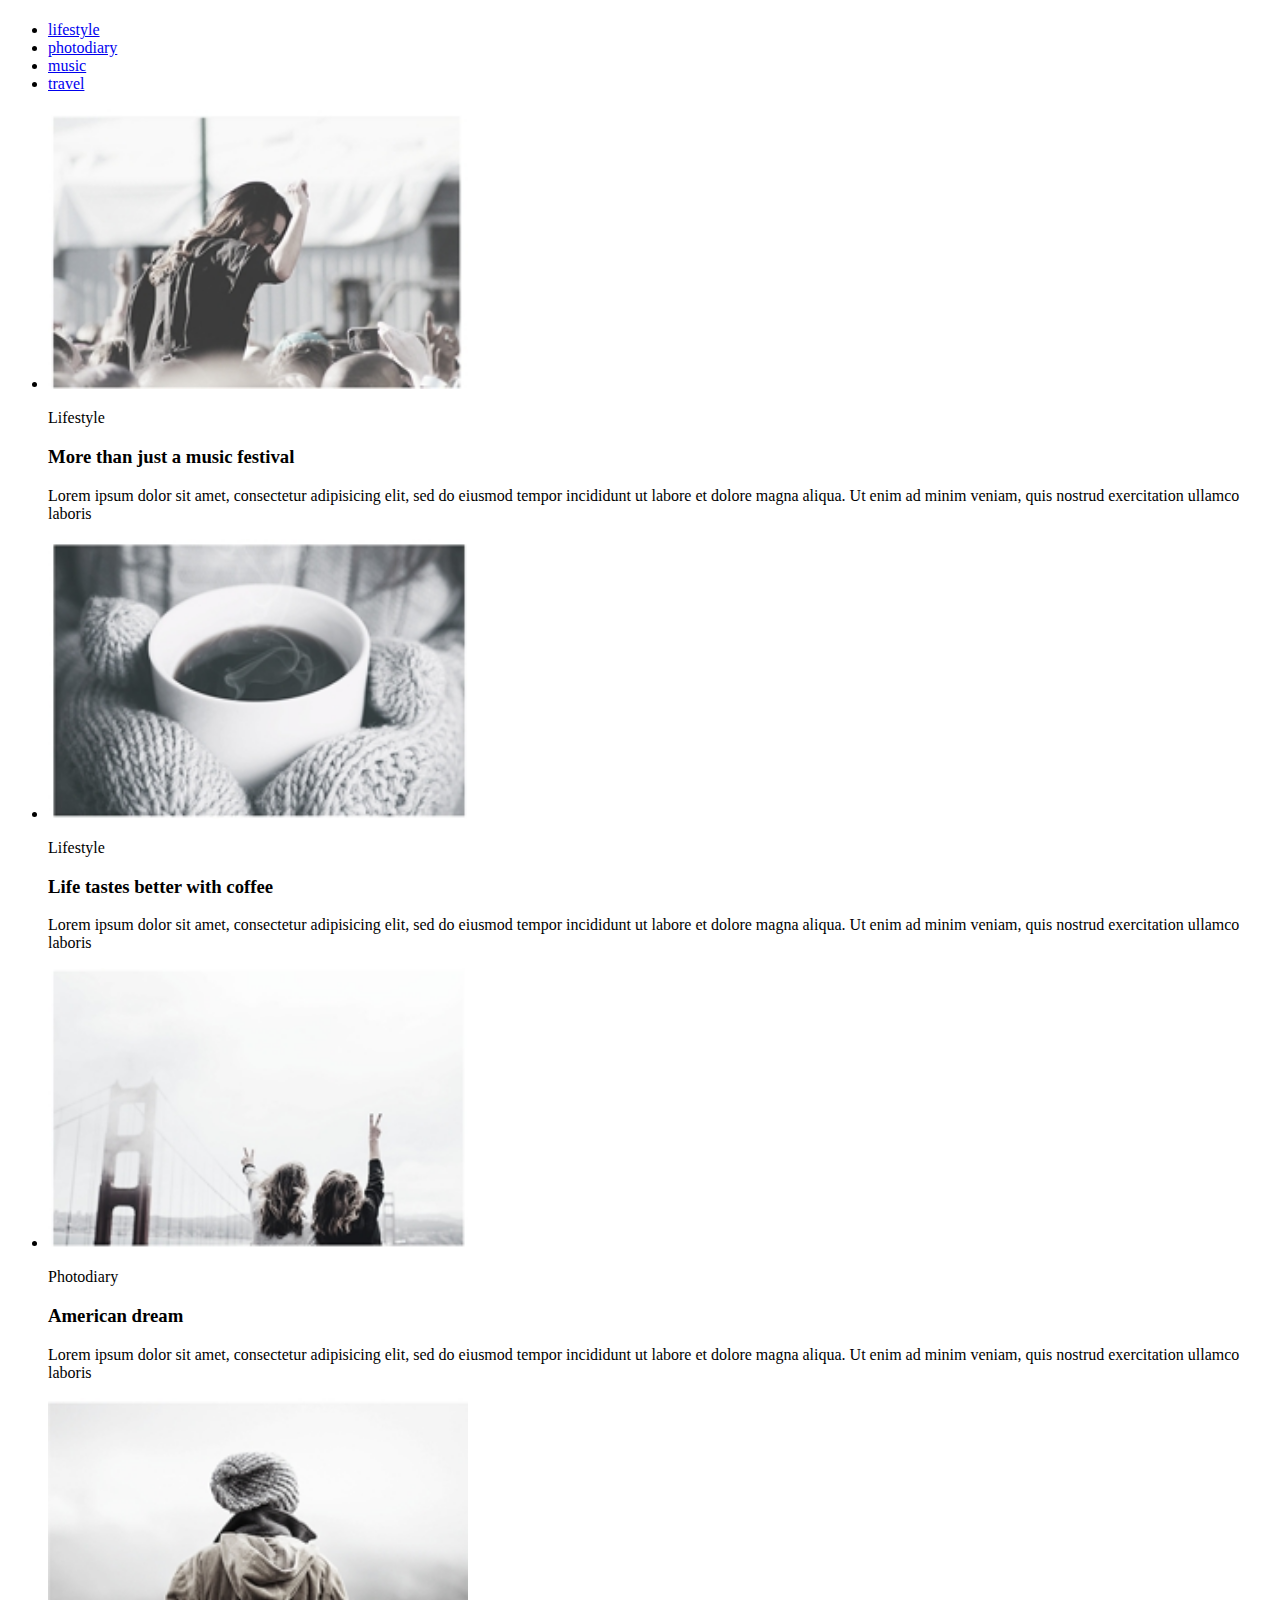
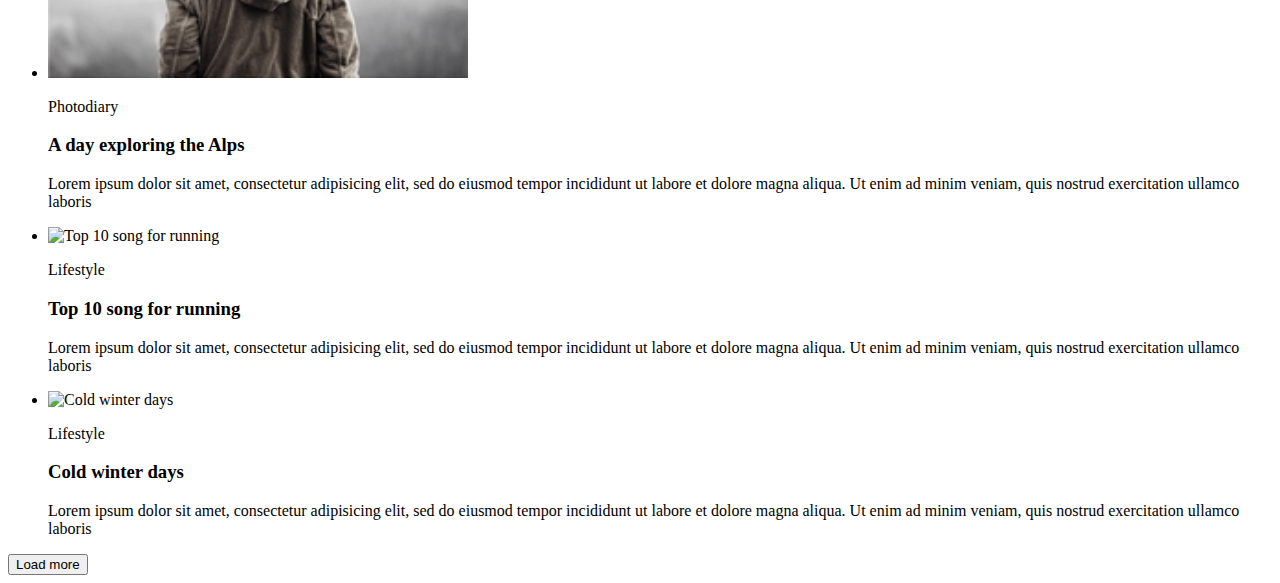
==== hw3/index.html @ f4f856fb "add hw3/html" ====
<!DOCTYPE html>
<html lang="en">

<head>
  <meta charset="UTF-8">
  <meta http-equiv="X-UA-Compatible" content="IE=edge">
  <meta name="viewport" content="width=device-width, initial-scale=1.0">
  <link rel="stylesheet" href="css/normalize.css">
  <link rel="preconnect" href="https://fonts.googleapis.com">
  <link rel="preconnect" href="https://fonts.gstatic.com" crossorigin>
  <link href="https://fonts.googleapis.com/css2?family=Playfair+Display&display=swap" rel="stylesheet">
  <link rel="stylesheet" href="css/styles.css">
  <title> Модуль 3. Дополнительное задание</title>

</head>

<body>
  <h1></h1>

  <header class="main-header">
    <nav class="header-nav">
      <ul class="header-nav-menu">
        <li class="header-nav-menu-item">
          <a href="#lifestyle">lifestyle</a>
        </li>
        <li class="header-nav-menu-item">
          <a href="#photodiary">photodiary</a>
        </li>
        <li class="header-nav-menu-item">
          <a href="#music">music</a>
        </li>
        <li class="header-nav-menu-item">
          <a href="#travel">travel</a>
        </li>
      </ul>
    </nav>
  </header>

  <section class="main-section">

    <ul class="section-item">
      <li class="Lifestyle-list">
        <img class="Lifestyle-wrapper" src="img/1.jpg" alt="More than just a music festival" width="420" height="280">
        <p>Lifestyle</p>
        <h3>More than just a music festival</h3>
        <p>Lorem ipsum dolor sit amet, consectetur adipisicing elit, sed do eiusmod tempor incididunt ut labore et
          dolore magna
          aliqua. Ut enim ad minim veniam, quis nostrud exercitation ullamco laboris
        </p>
      </li>
      <li class="Lifestyle-list">
        <img class="Lifestyle-wrapper" src="img/2.jpg" alt="Life tastes better with coffee" width="420" height="280">
        <p>Lifestyle</p>
        <h3>Life tastes better with coffee</h3>
        <p>Lorem ipsum dolor sit amet, consectetur adipisicing elit, sed do eiusmod tempor incididunt ut labore et
          dolore magna
          aliqua. Ut enim ad minim veniam, quis nostrud exercitation ullamco laboris
        </p>
      </li>
      <li class="photodiary-list">
        <img class="photodiary-wrapper" src="img/3.jpg" alt="American dream" width="420" height="280">
        <p>Photodiary</p>
        <h3>American dream</h3>
        <p>Lorem ipsum dolor sit amet, consectetur adipisicing elit, sed do eiusmod tempor incididunt ut labore et
          dolore magna
          aliqua. Ut enim ad minim veniam, quis nostrud exercitation ullamco laboris
        </p>
      </li>
      <li class="photodiary-list">
        <img class="photodiary-wrapper" src="img/4.jpg" alt="A day exploring the Alps" width="420" height="280">
        <p>Photodiary</p>
        <h3>A day exploring the Alps</h3>
        <p>Lorem ipsum dolor sit amet, consectetur adipisicing elit, sed do eiusmod tempor incididunt ut labore et
          dolore magna
          aliqua. Ut enim ad minim veniam, quis nostrud exercitation ullamco laboris
        </p>
      </li>
      <li class="Lifestyle-list">
        <img class="Lifestyle-wrapper" src="img/5.jpg" alt="Top 10 song for running" width="420" height="280">
        <p>Lifestyle</p>
        <h3>Top 10 song for running</h3>
        <p>Lorem ipsum dolor sit amet, consectetur adipisicing elit, sed do eiusmod tempor incididunt ut labore et
          dolore magna
          aliqua. Ut enim ad minim veniam, quis nostrud exercitation ullamco laboris
        </p>
      </li>
      <li class="Lifestyle-list">
        <img class="Lifestyle-wrapper" src="img/6.jpg" alt="Cold winter days" width="420" height="280">
        <p>Lifestyle</p>
        <h3>Cold winter days</h3>
        <p>Lorem ipsum dolor sit amet, consectetur adipisicing elit, sed do eiusmod tempor incididunt ut labore et
          dolore magna
          aliqua. Ut enim ad minim veniam, quis nostrud exercitation ullamco laboris
        </p>
      </li>
    </ul>

  </section>

  <button type="submit">Load more</button>


</body>

</html>
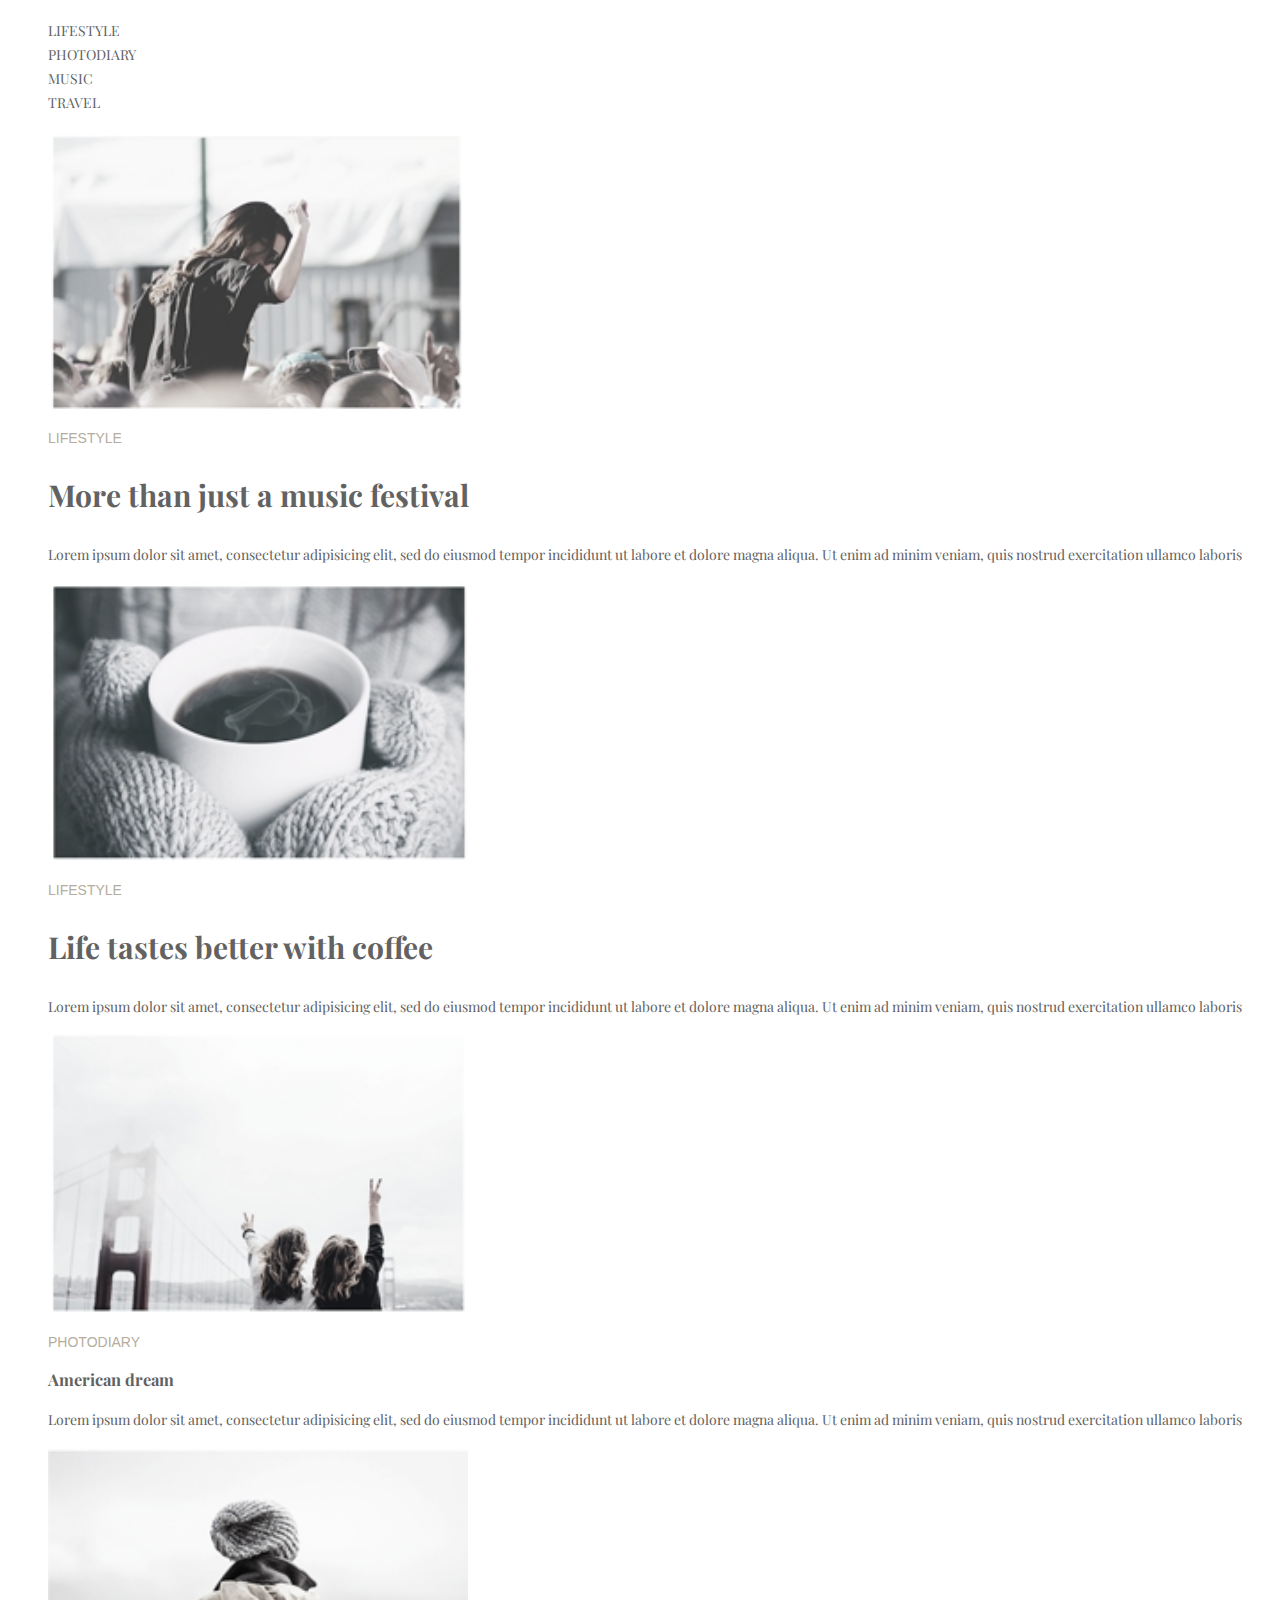
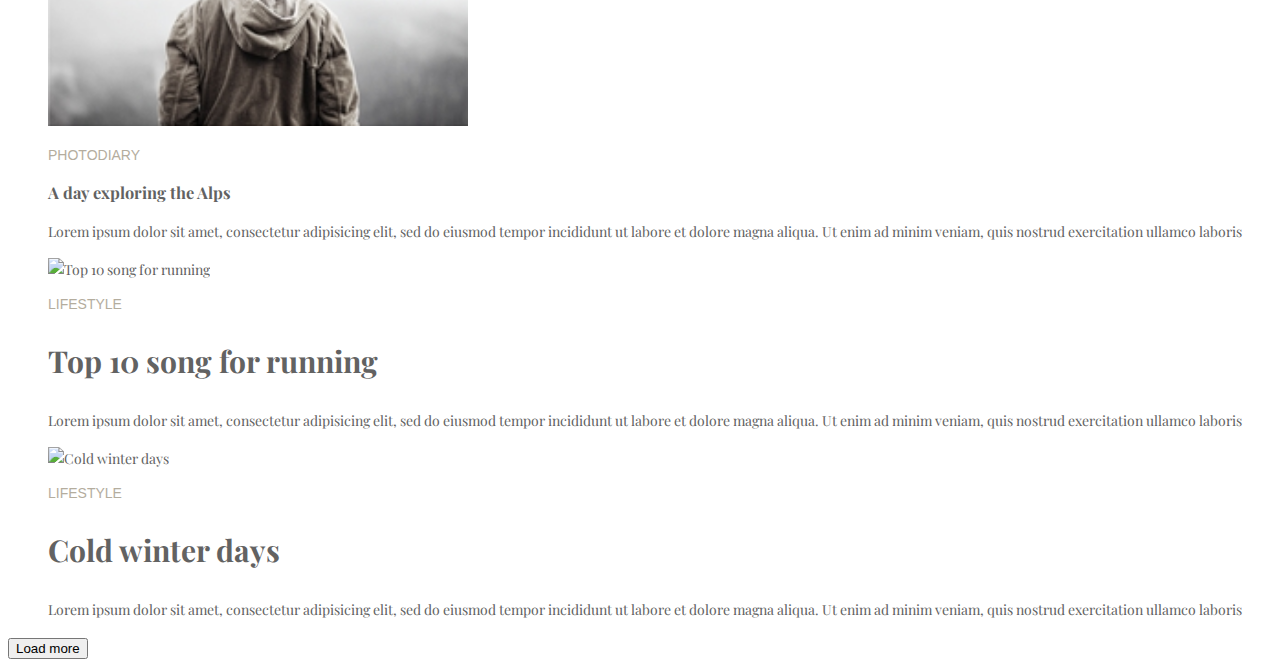
==== commit d067ac4d: "add hw3/css" ====
--- a/hw3/index.html
+++ b/hw3/index.html
@@ -9,6 +9,9 @@
   <link rel="preconnect" href="https://fonts.googleapis.com">
   <link rel="preconnect" href="https://fonts.gstatic.com" crossorigin>
   <link href="https://fonts.googleapis.com/css2?family=Playfair+Display&display=swap" rel="stylesheet">
+  <link rel="preconnect" href="https://fonts.googleapis.com">
+  <link rel="preconnect" href="https://fonts.gstatic.com" crossorigin>
+  <link href="https://fonts.googleapis.com/css2?family=Ubuntu+Condensed&display=swap" rel="stylesheet">
   <link rel="stylesheet" href="css/styles.css">
   <title> Модуль 3. Дополнительное задание</title>
 
@@ -36,69 +39,72 @@
     </nav>
   </header>
 
-  <section class="main-section">
+  <main>
 
-    <ul class="section-item">
-      <li class="Lifestyle-list">
-        <img class="Lifestyle-wrapper" src="img/1.jpg" alt="More than just a music festival" width="420" height="280">
-        <p>Lifestyle</p>
-        <h3>More than just a music festival</h3>
-        <p>Lorem ipsum dolor sit amet, consectetur adipisicing elit, sed do eiusmod tempor incididunt ut labore et
-          dolore magna
-          aliqua. Ut enim ad minim veniam, quis nostrud exercitation ullamco laboris
-        </p>
-      </li>
-      <li class="Lifestyle-list">
-        <img class="Lifestyle-wrapper" src="img/2.jpg" alt="Life tastes better with coffee" width="420" height="280">
-        <p>Lifestyle</p>
-        <h3>Life tastes better with coffee</h3>
-        <p>Lorem ipsum dolor sit amet, consectetur adipisicing elit, sed do eiusmod tempor incididunt ut labore et
-          dolore magna
-          aliqua. Ut enim ad minim veniam, quis nostrud exercitation ullamco laboris
-        </p>
-      </li>
-      <li class="photodiary-list">
-        <img class="photodiary-wrapper" src="img/3.jpg" alt="American dream" width="420" height="280">
-        <p>Photodiary</p>
-        <h3>American dream</h3>
-        <p>Lorem ipsum dolor sit amet, consectetur adipisicing elit, sed do eiusmod tempor incididunt ut labore et
-          dolore magna
-          aliqua. Ut enim ad minim veniam, quis nostrud exercitation ullamco laboris
-        </p>
-      </li>
-      <li class="photodiary-list">
-        <img class="photodiary-wrapper" src="img/4.jpg" alt="A day exploring the Alps" width="420" height="280">
-        <p>Photodiary</p>
-        <h3>A day exploring the Alps</h3>
-        <p>Lorem ipsum dolor sit amet, consectetur adipisicing elit, sed do eiusmod tempor incididunt ut labore et
-          dolore magna
-          aliqua. Ut enim ad minim veniam, quis nostrud exercitation ullamco laboris
-        </p>
-      </li>
-      <li class="Lifestyle-list">
-        <img class="Lifestyle-wrapper" src="img/5.jpg" alt="Top 10 song for running" width="420" height="280">
-        <p>Lifestyle</p>
-        <h3>Top 10 song for running</h3>
-        <p>Lorem ipsum dolor sit amet, consectetur adipisicing elit, sed do eiusmod tempor incididunt ut labore et
-          dolore magna
-          aliqua. Ut enim ad minim veniam, quis nostrud exercitation ullamco laboris
-        </p>
-      </li>
-      <li class="Lifestyle-list">
-        <img class="Lifestyle-wrapper" src="img/6.jpg" alt="Cold winter days" width="420" height="280">
-        <p>Lifestyle</p>
-        <h3>Cold winter days</h3>
-        <p>Lorem ipsum dolor sit amet, consectetur adipisicing elit, sed do eiusmod tempor incididunt ut labore et
-          dolore magna
-          aliqua. Ut enim ad minim veniam, quis nostrud exercitation ullamco laboris
-        </p>
-      </li>
-    </ul>
+    <section class="main-section">
 
-  </section>
+      <ul class="section-item">
+        <li class="lifestyle-list">
+          <img class="lifestyle-wrapper" src="img/1.jpg" alt="More than just a music festival" width="420" height="280">
+          <p class="logo">Lifestyle</p>
+          <h3>More than just a music festival</h3>
+          <p>Lorem ipsum dolor sit amet, consectetur adipisicing elit, sed do eiusmod tempor incididunt ut labore et
+            dolore magna
+            aliqua. Ut enim ad minim veniam, quis nostrud exercitation ullamco laboris
+          </p>
+        </li>
+        <li class="lifestyle-list">
+          <img class="lifestyle-wrapper" src="img/2.jpg" alt="Life tastes better with coffee" width="420" height="280">
+          <p class="logo">Lifestyle</p>
+          <h3>Life tastes better with coffee</h3>
+          <p>Lorem ipsum dolor sit amet, consectetur adipisicing elit, sed do eiusmod tempor incididunt ut labore et
+            dolore magna
+            aliqua. Ut enim ad minim veniam, quis nostrud exercitation ullamco laboris
+          </p>
+        </li>
+        <li class="photodiary-list">
+          <img class="photodiary-wrapper" src="img/3.jpg" alt="American dream" width="420" height="280">
+          <p class="logo">Photodiary</p>
+          <h3>American dream</h3>
+          <p>Lorem ipsum dolor sit amet, consectetur adipisicing elit, sed do eiusmod tempor incididunt ut labore et
+            dolore magna
+            aliqua. Ut enim ad minim veniam, quis nostrud exercitation ullamco laboris
+          </p>
+        </li>
+        <li class="photodiary-list">
+          <img class="photodiary-wrapper" src="img/4.jpg" alt="A day exploring the Alps" width="420" height="280">
+          <p class="logo">Photodiary</p>
+          <h3>A day exploring the Alps</h3>
+          <p>Lorem ipsum dolor sit amet, consectetur adipisicing elit, sed do eiusmod tempor incididunt ut labore et
+            dolore magna
+            aliqua. Ut enim ad minim veniam, quis nostrud exercitation ullamco laboris
+          </p>
+        </li>
+        <li class="lifestyle-list">
+          <img class="lifestyle-wrapper" src="img/5.jpg" alt="Top 10 song for running" width="420" height="280">
+          <p class="logo">Lifestyle</p>
+          <h3>Top 10 song for running</h3>
+          <p>Lorem ipsum dolor sit amet, consectetur adipisicing elit, sed do eiusmod tempor incididunt ut labore et
+            dolore magna
+            aliqua. Ut enim ad minim veniam, quis nostrud exercitation ullamco laboris
+          </p>
+        </li>
+        <li class="lifestyle-list">
+          <img class="lifestyle-wrapper" src="img/6.jpg" alt="Cold winter days" width="420" height="280">
+          <p class="logo">Lifestyle</p>
+          <h3>Cold winter days</h3>
+          <p>Lorem ipsum dolor sit amet, consectetur adipisicing elit, sed do eiusmod tempor incididunt ut labore et
+            dolore magna
+            aliqua. Ut enim ad minim veniam, quis nostrud exercitation ullamco laboris
+          </p>
+        </li>
+      </ul>
 
-  <button type="submit">Load more</button>
+    </section>
 
+    <button type="submit">Load more</button>
+
+  </main>
 
 </body>
 
--- a/hw3/css/styles.css
+++ b/hw3/css/styles.css
@@ -0,0 +1,36 @@
+body {
+  font-family: 'Playfair Display',
+  sans-serif;
+  color: #626262;
+  font-size: 14px;
+  line-height: 24px;
+}
+
+.header-nav-menu {
+list-style: none;
+}
+
+.header-nav-menu a {
+  color: #626262;
+  text-transform: uppercase;
+  text-decoration: none;
+}
+
+.section-item {
+  list-style: none;
+}
+
+.lifestyle-list p.logo,
+.photodiary-list p.logo {
+font-family: 'Ubuntu Condensed',
+sans-serif;
+color: #b4ad9e;
+text-transform: uppercase;
+font-size: 14px;
+line-height: 17px;
+}
+
+.lifestyle-list h3 {
+font-size: 30px;
+line-height: 36px;
+}
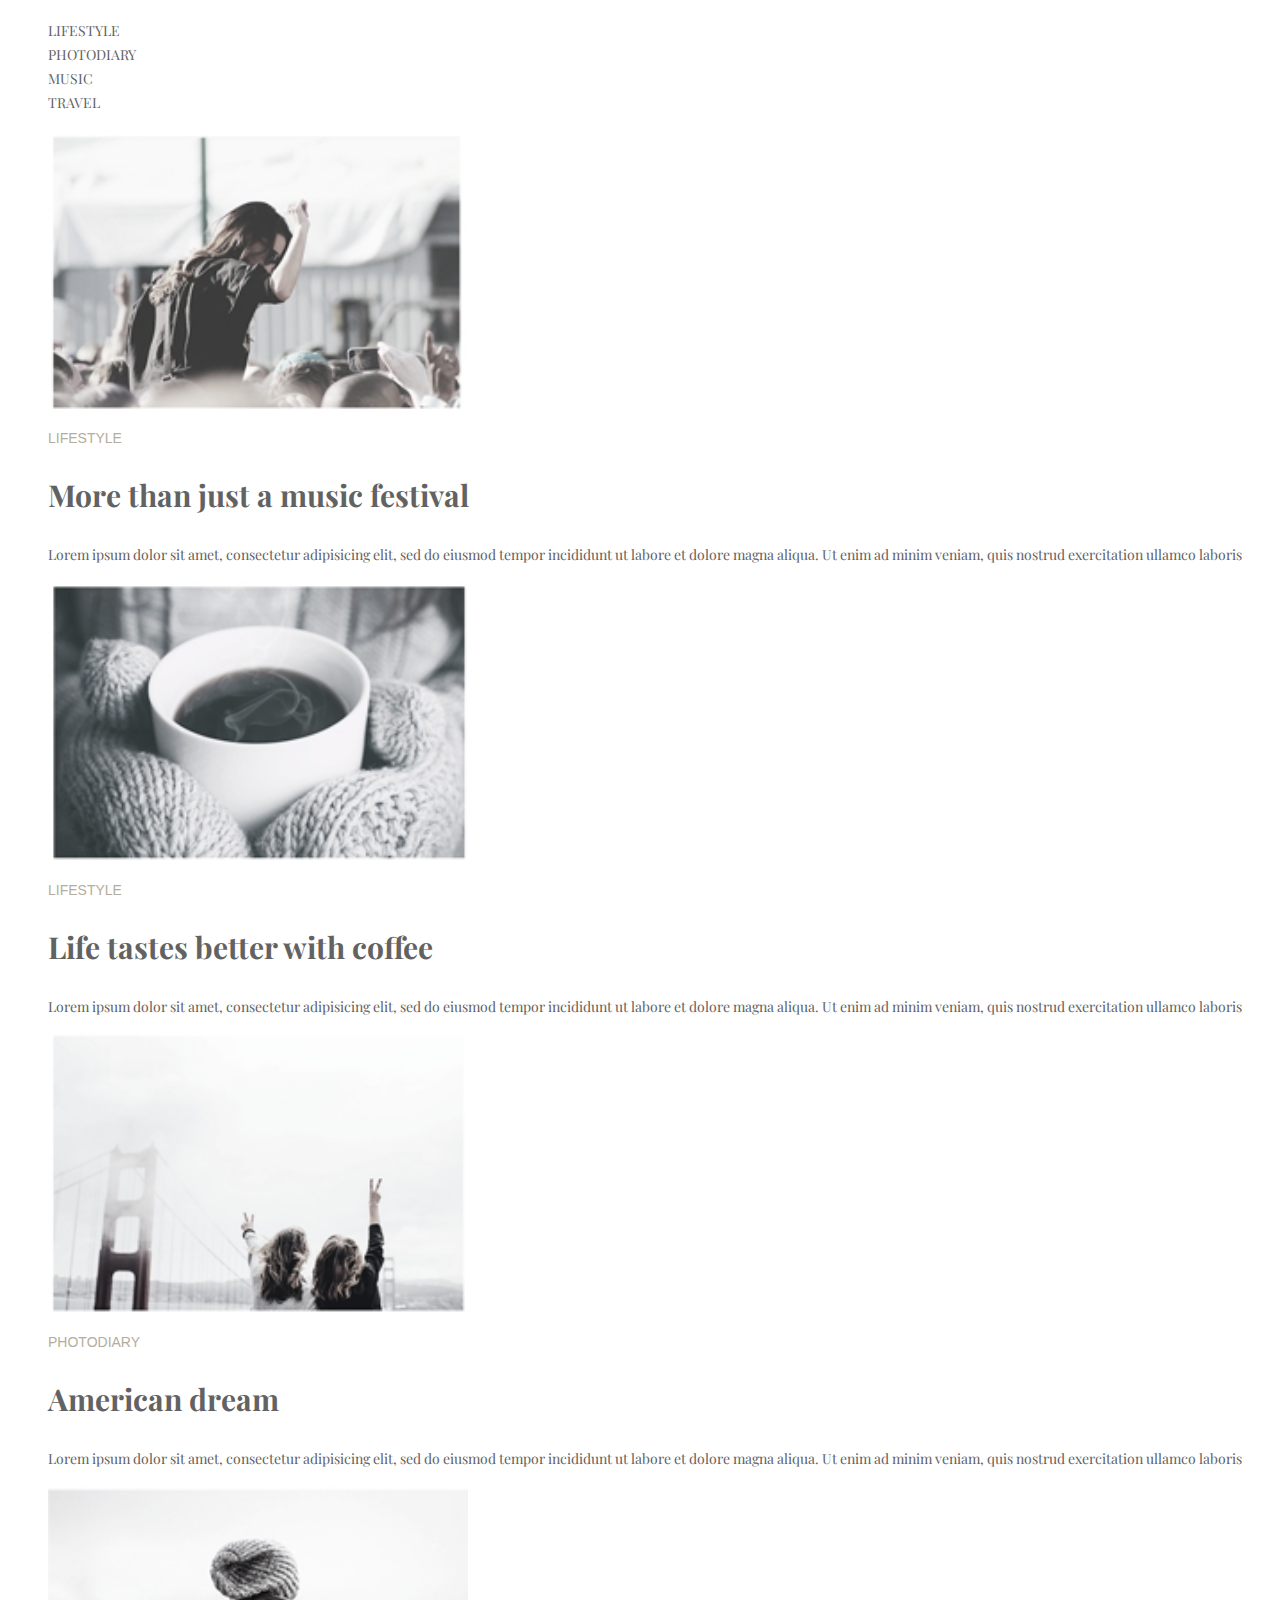
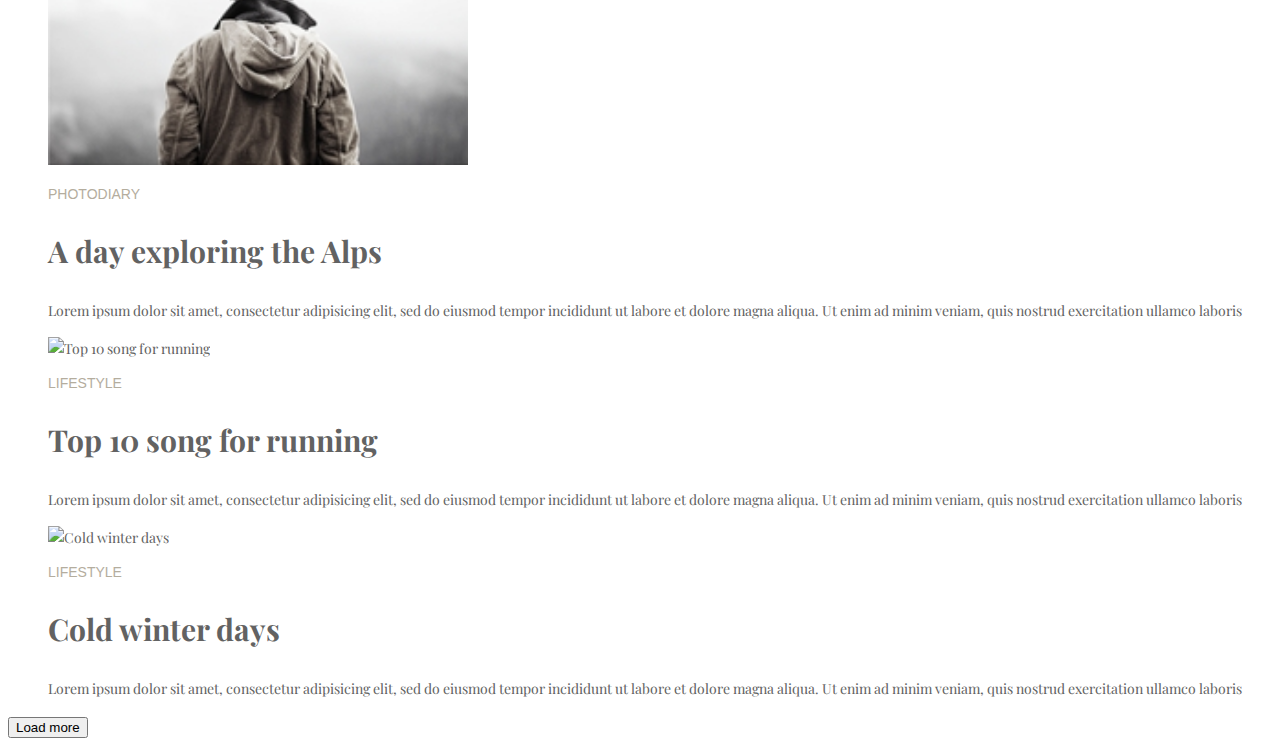
==== commit d6193031: "bug fixs fonts" ====
--- a/hw3/index.html
+++ b/hw3/index.html
@@ -8,10 +8,8 @@
   <link rel="stylesheet" href="css/normalize.css">
   <link rel="preconnect" href="https://fonts.googleapis.com">
   <link rel="preconnect" href="https://fonts.gstatic.com" crossorigin>
-  <link href="https://fonts.googleapis.com/css2?family=Playfair+Display&display=swap" rel="stylesheet">
-  <link rel="preconnect" href="https://fonts.googleapis.com">
-  <link rel="preconnect" href="https://fonts.gstatic.com" crossorigin>
-  <link href="https://fonts.googleapis.com/css2?family=Ubuntu+Condensed&display=swap" rel="stylesheet">
+  <link href="https://fonts.googleapis.com/css2?family=Playfair+Display&family=Ubuntu+Condensed&display=swap"
+    rel="stylesheet">
   <link rel="stylesheet" href="css/styles.css">
   <title> Модуль 3. Дополнительное задание</title>
 
--- a/hw3/css/styles.css
+++ b/hw3/css/styles.css
@@ -20,8 +20,7 @@
   list-style: none;
 }
 
-.lifestyle-list p.logo,
-.photodiary-list p.logo {
+p.logo {
 font-family: 'Ubuntu Condensed',
 sans-serif;
 color: #b4ad9e;
@@ -30,7 +29,8 @@
 line-height: 17px;
 }
 
-.lifestyle-list h3 {
+.lifestyle-list h3,
+.photodiary-list h3 {
 font-size: 30px;
 line-height: 36px;
 }
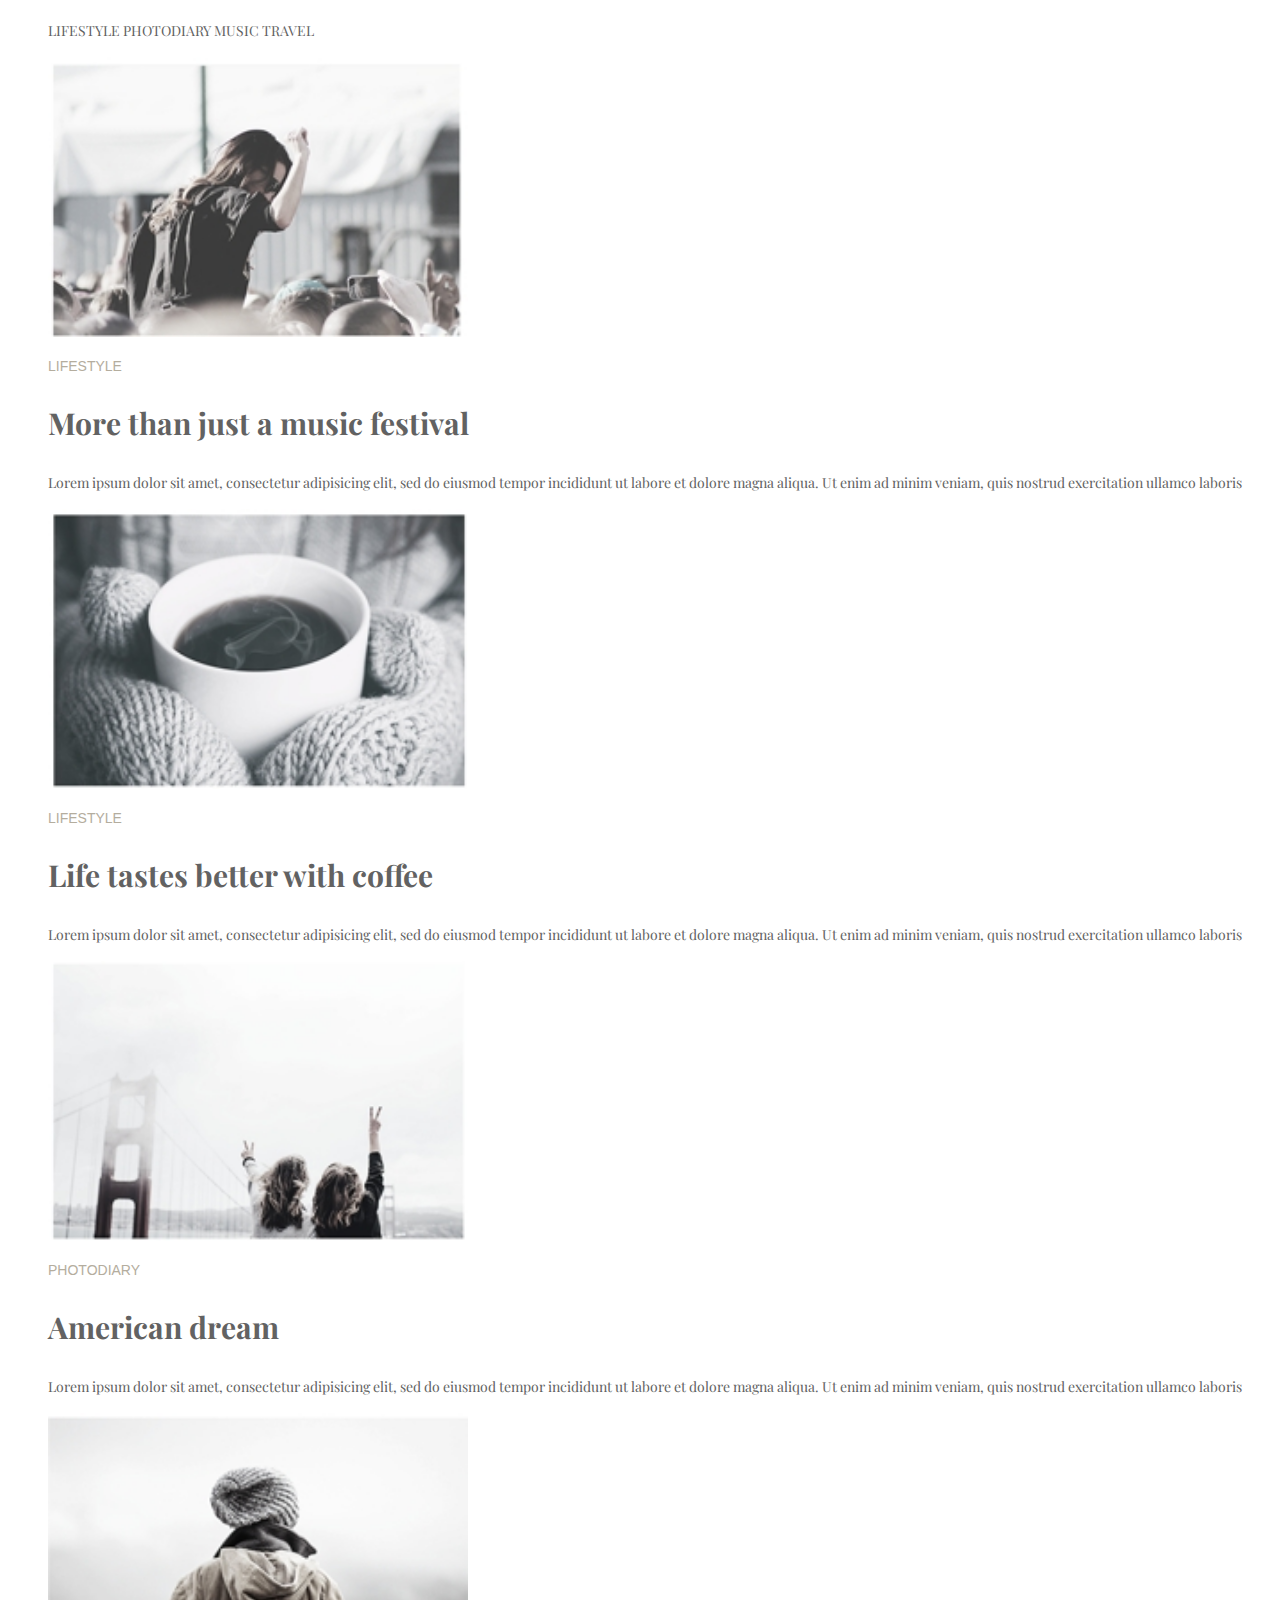
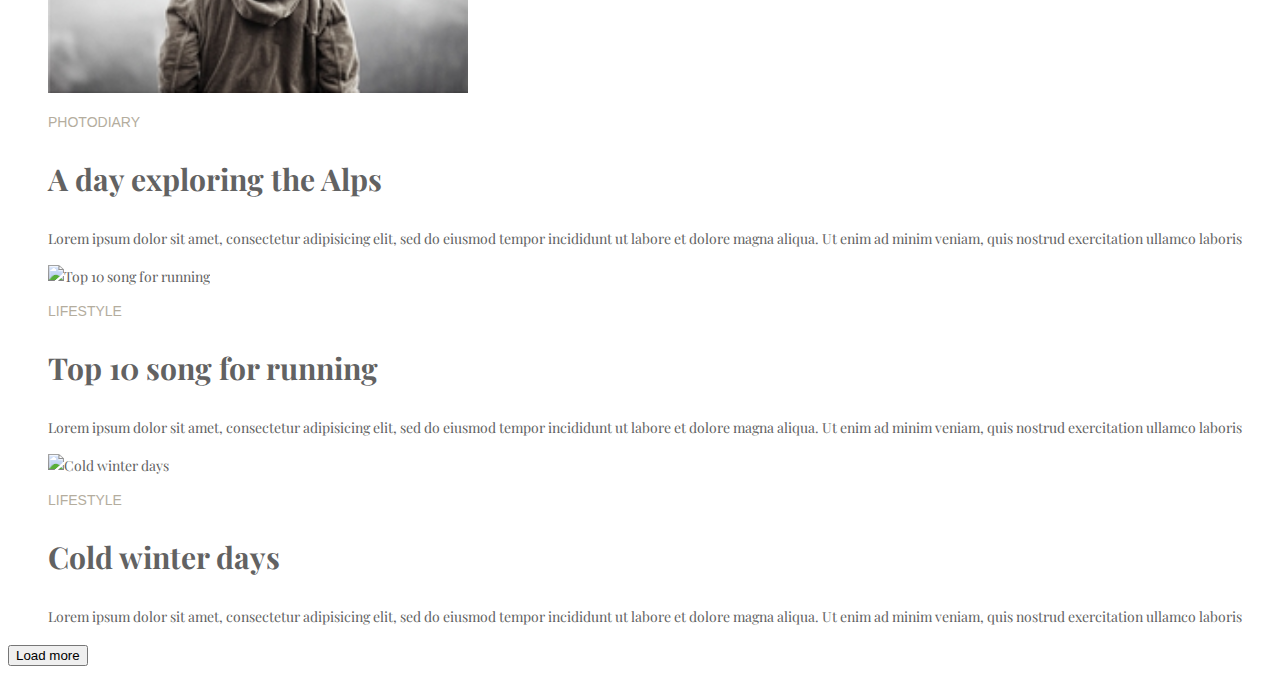
==== commit 043c35f8: "branch" ====
--- a/hw3/index.html
+++ b/hw3/index.html
@@ -11,7 +11,7 @@
   <link href="https://fonts.googleapis.com/css2?family=Playfair+Display&family=Ubuntu+Condensed&display=swap"
     rel="stylesheet">
   <link rel="stylesheet" href="css/styles.css">
-  <title> Модуль 3. Дополнительное задание</title>
+  <title> Модуль 3.</title>
 
 </head>
 
--- a/hw3/css/styles.css
+++ b/hw3/css/styles.css
@@ -8,6 +8,9 @@
 
 .header-nav-menu {
 list-style: none;
+}
+.header-nav-menu-item {
+  display: inline-block;
 }
 
 .header-nav-menu a {
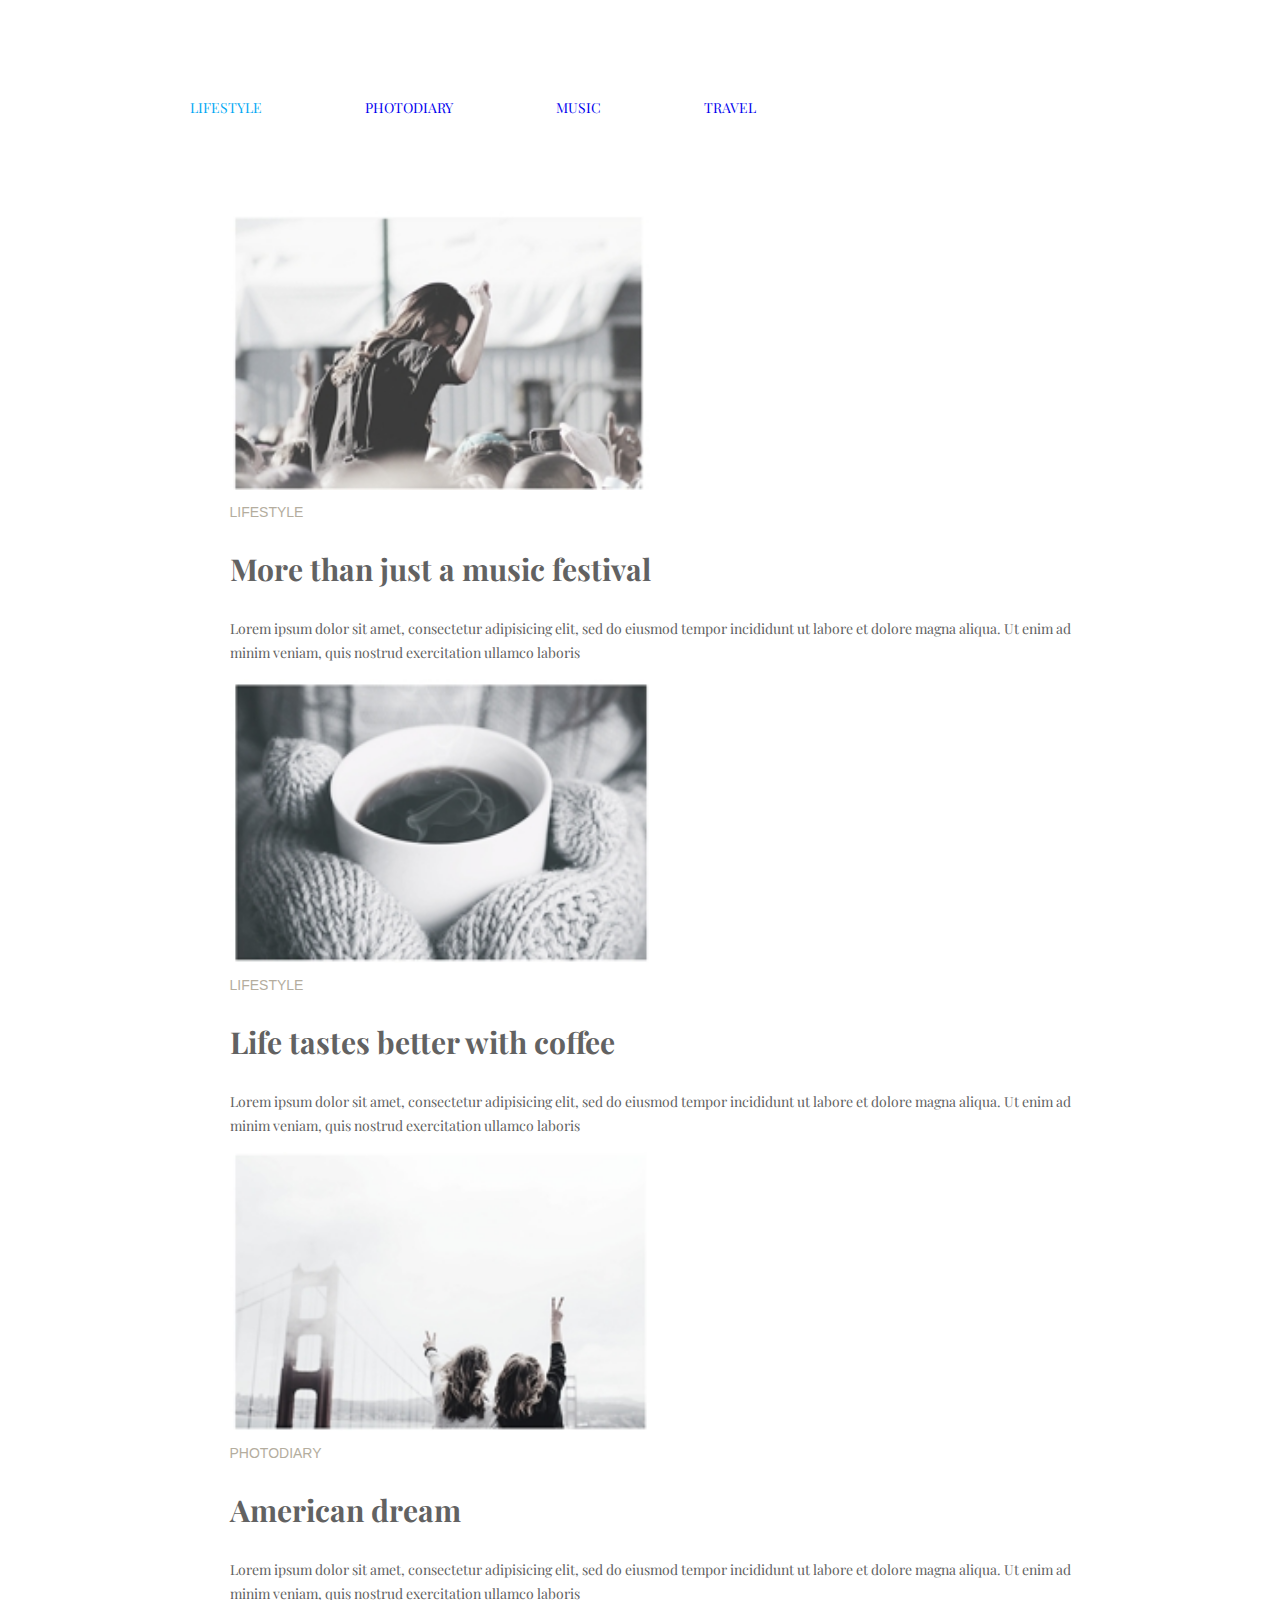
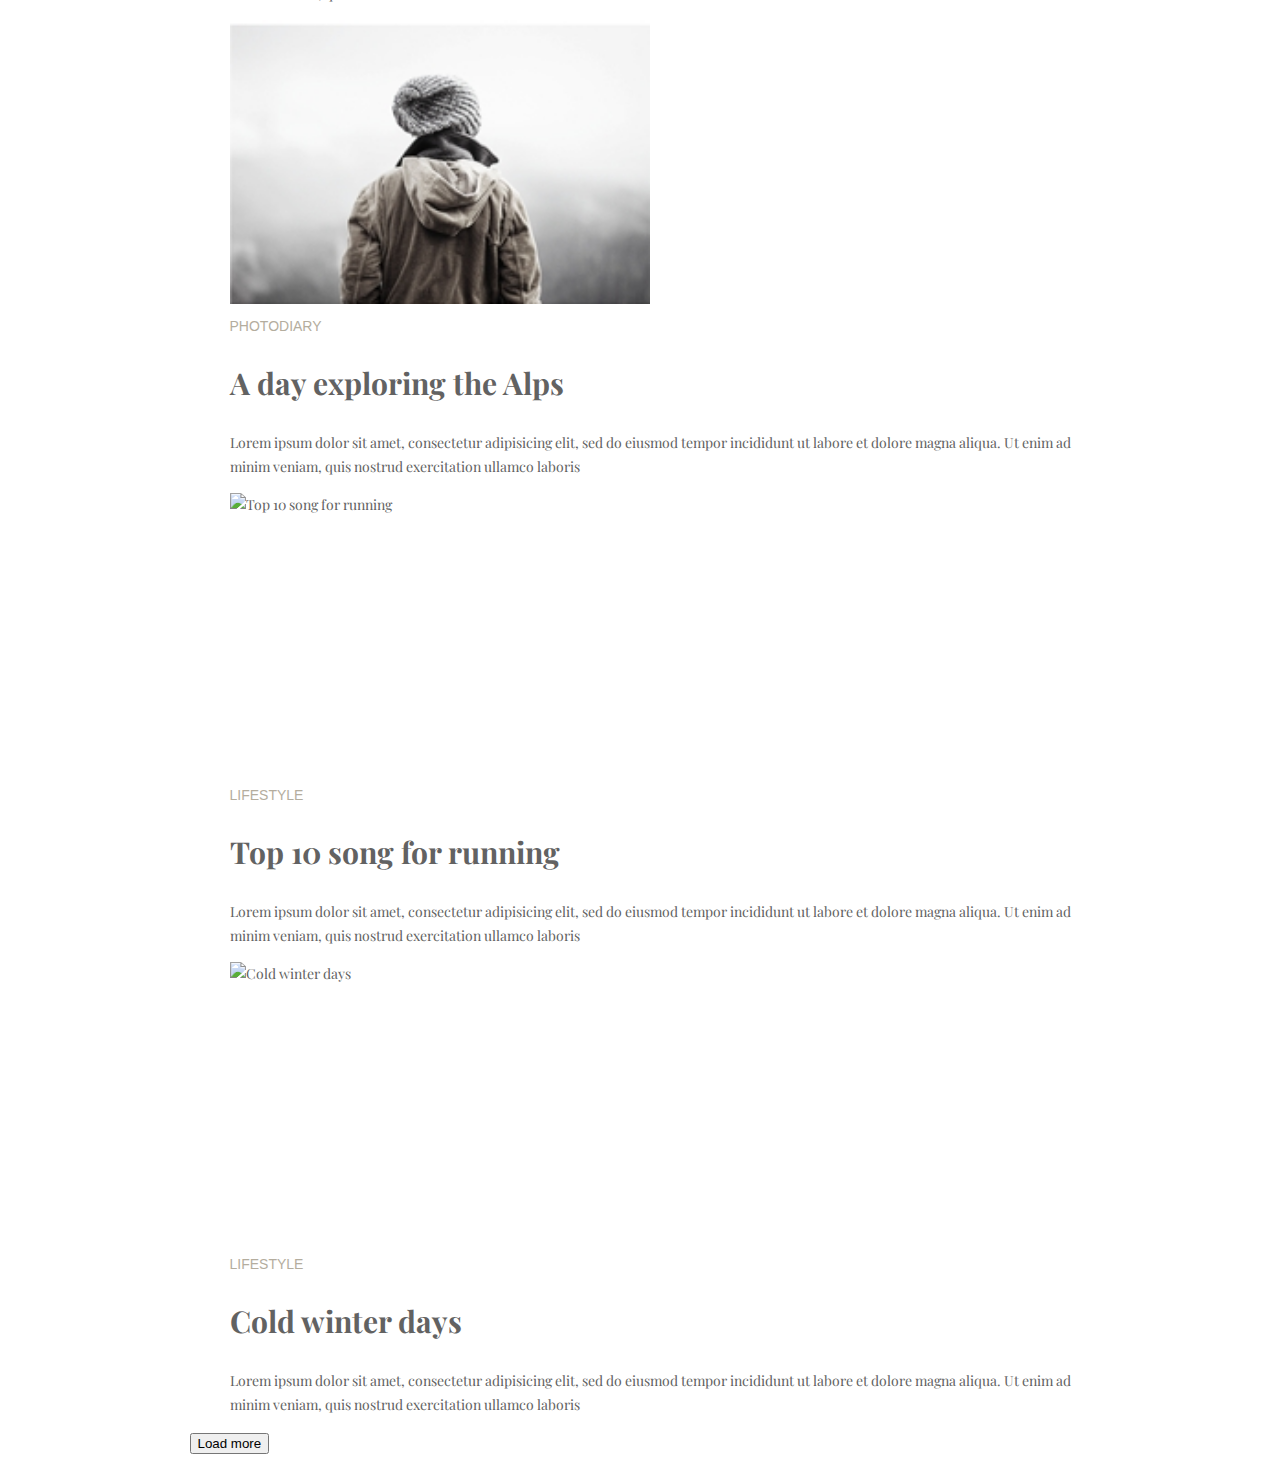
==== commit c8026f2e: "header nav menu" ====
--- a/hw3/index.html
+++ b/hw3/index.html
@@ -18,11 +18,11 @@
 <body>
   <h1></h1>
 
-  <header class="main-header">
+  <header class="main-header container">
     <nav class="header-nav">
       <ul class="header-nav-menu">
         <li class="header-nav-menu-item">
-          <a href="#lifestyle">lifestyle</a>
+          <a class="header-nav-menu-item-lifestyle" href="#lifestyle">lifestyle</a>
         </li>
         <li class="header-nav-menu-item">
           <a href="#photodiary">photodiary</a>
@@ -37,9 +37,9 @@
     </nav>
   </header>
 
-  <main>
+  <main class="container">
 
-    <section class="main-section">
+    <section class="main-section container">
 
       <ul class="section-item">
         <li class="lifestyle-list">
--- a/hw3/css/styles.css
+++ b/hw3/css/styles.css
@@ -1,3 +1,13 @@
+html {
+  box-sizing: border-box;
+}
+
+*,
+*::before,
+*::after {
+  box-sizing: inherit;
+}
+
 body {
   font-family: 'Playfair Display',
   sans-serif;
@@ -5,18 +15,43 @@
   font-size: 14px;
   line-height: 24px;
 }
+img {
+  display: block;
+  max-width: 100%;
+  height: auto;
+}
+
+.container {
+  width: 901px;
+  margin: 0 auto;
+}
+.header-nav {
+  padding: 76px 0;
+}
 
 .header-nav-menu {
-list-style: none;
+  list-style: none;
+  margin: 0;
+  padding: 0;
 }
+
 .header-nav-menu-item {
   display: inline-block;
+  vertical-align: middle;
+  margin-right: 100px;
+  }
+
+  .header-nav-menu-item li:not(:last-child){
+  margin-right: 100px;
+  }
+
+.header-nav-menu a {
+  text-transform: uppercase;
+  text-decoration: none;
 }
 
-.header-nav-menu a {
-  color: #626262;
-  text-transform: uppercase;
-  text-decoration: none;
+.header-nav-menu-item-lifestyle {
+  color: #03a9f4;
 }
 
 .section-item {
@@ -24,7 +59,7 @@
 }
 
 p.logo {
-font-family: 'Ubuntu Condensed',
+  font-family: 'Ubuntu Condensed',
 sans-serif;
 color: #b4ad9e;
 text-transform: uppercase;
@@ -34,6 +69,6 @@
 
 .lifestyle-list h3,
 .photodiary-list h3 {
-font-size: 30px;
-line-height: 36px;
+  font-size: 30px;
+  line-height: 36px;
 }
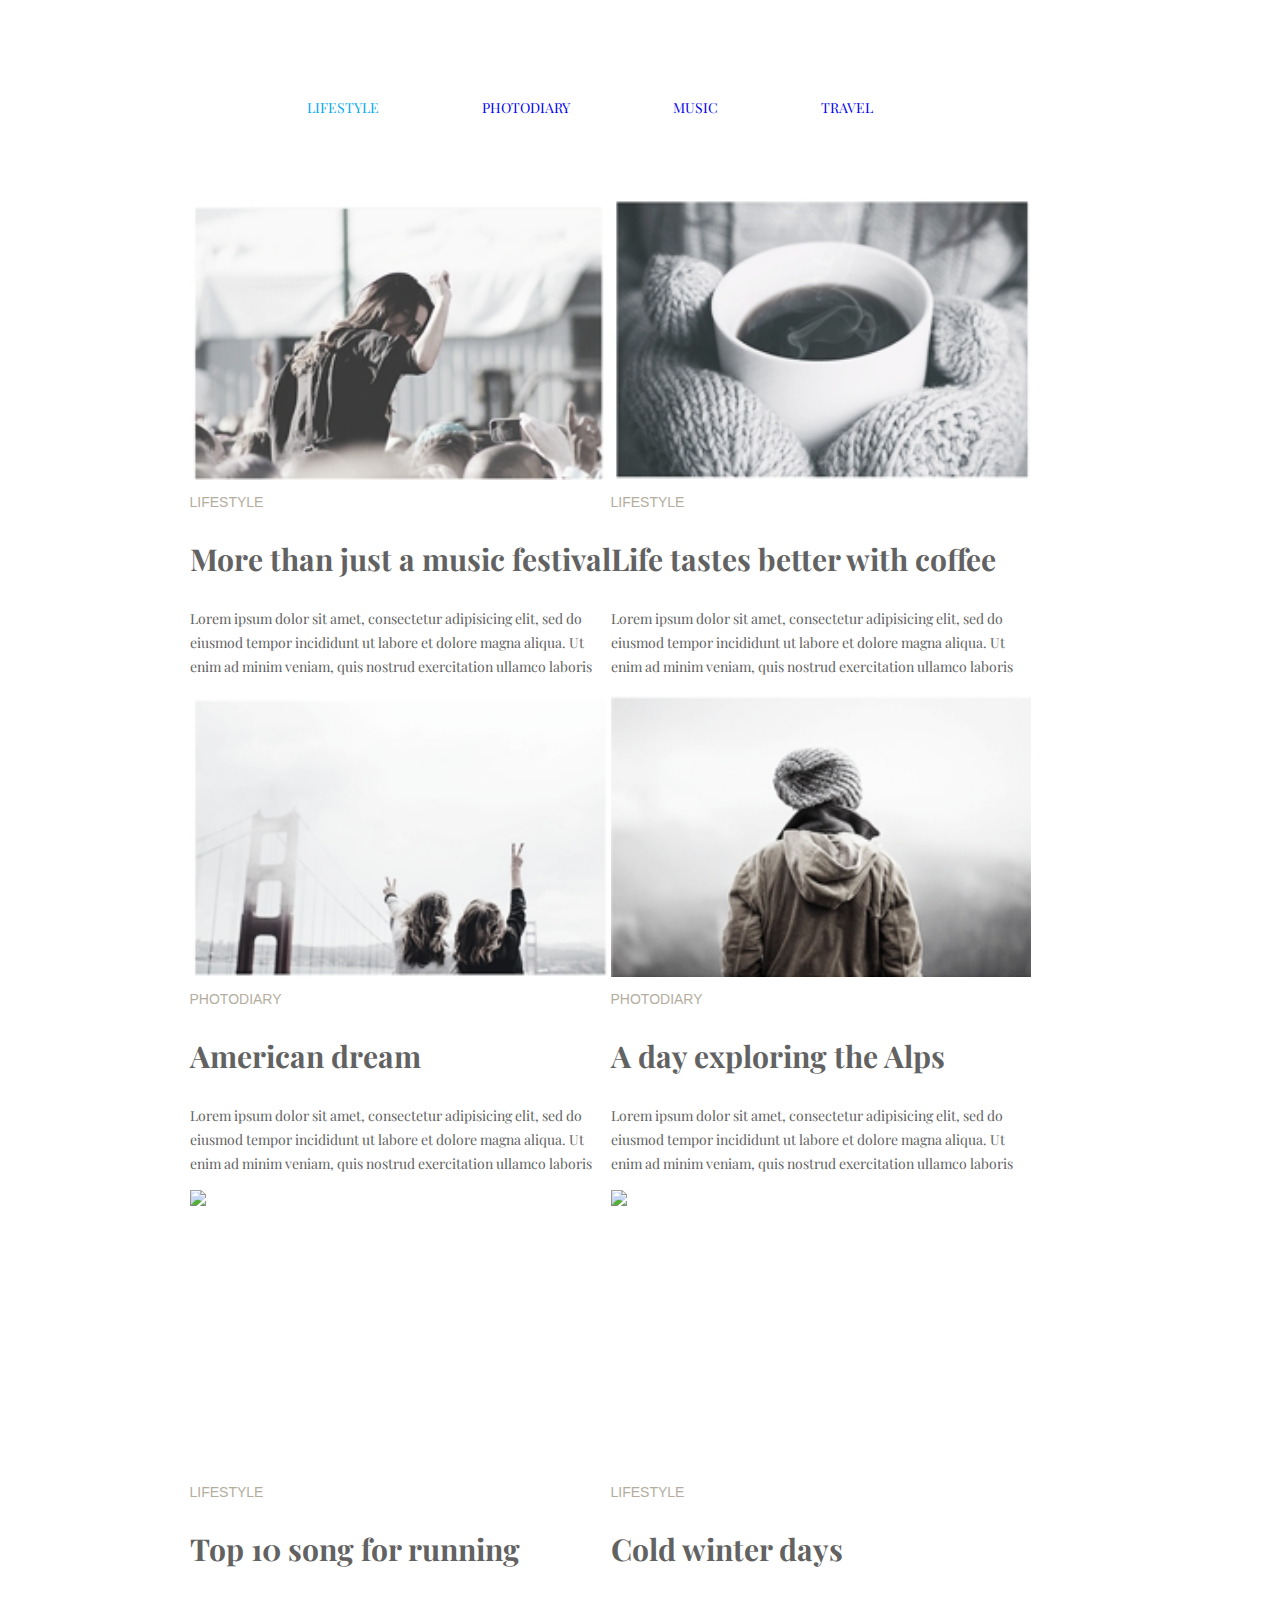
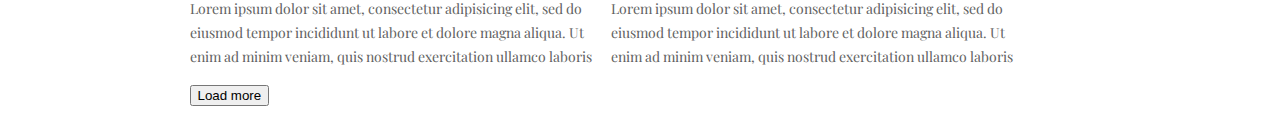
==== commit 15517e4d: "final" ====
--- a/hw3/index.html
+++ b/hw3/index.html
@@ -100,7 +100,7 @@
 
     </section>
 
-    <button type="submit">Load more</button>
+    <button class="button" type="submit">Load more</button>
 
   </main>
 
--- a/hw3/css/styles.css
+++ b/hw3/css/styles.css
@@ -31,6 +31,7 @@
 
 .header-nav-menu {
   list-style: none;
+  text-align: center;
   margin: 0;
   padding: 0;
 }
@@ -48,7 +49,12 @@
 .header-nav-menu a {
   text-transform: uppercase;
   text-decoration: none;
-}
+  }
+
+  .header-nav-menu a:hover,
+  .header-nav-menu a:focus {
+    color: #f00a0a;
+  }
 
 .header-nav-menu-item-lifestyle {
   color: #03a9f4;
@@ -56,8 +62,14 @@
 
 .section-item {
   list-style: none;
+  margin: 0;
+  padding: 0;
+  font-size: 0;
 }
 
+p{
+  font-size: 14px;
+}
 p.logo {
   font-family: 'Ubuntu Condensed',
 sans-serif;
@@ -67,8 +79,25 @@
 line-height: 17px;
 }
 
+.lifestyle-list,
+.photodiary-list {
+  display: inline-block;
+  width: 421px;
+  margin-right: 61px;
+}
+
+.lifestyle-list,
+.photodiary-list:nth-child(1n){
+  margin-right: 0;
+}
+
+
 .lifestyle-list h3,
 .photodiary-list h3 {
   font-size: 30px;
   line-height: 36px;
 }
+
+button {
+  margin-right: 100px;
+}
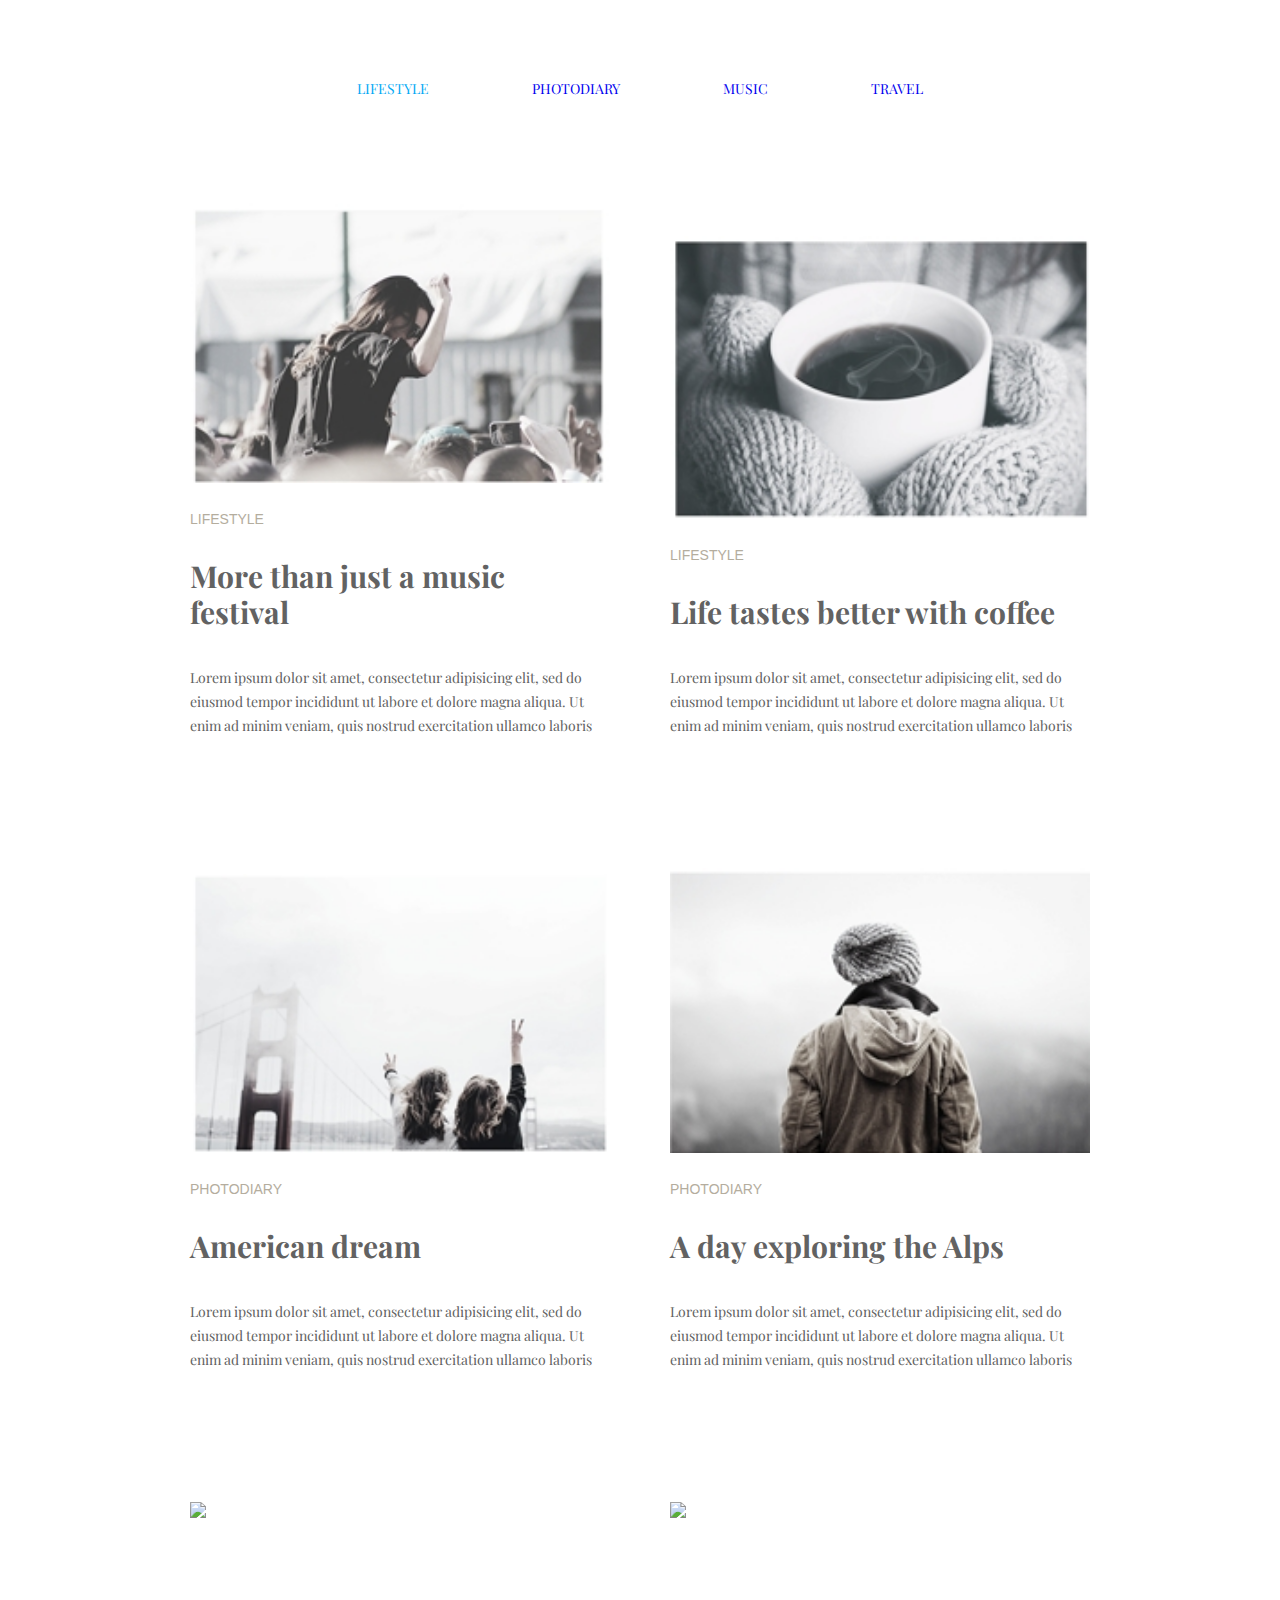
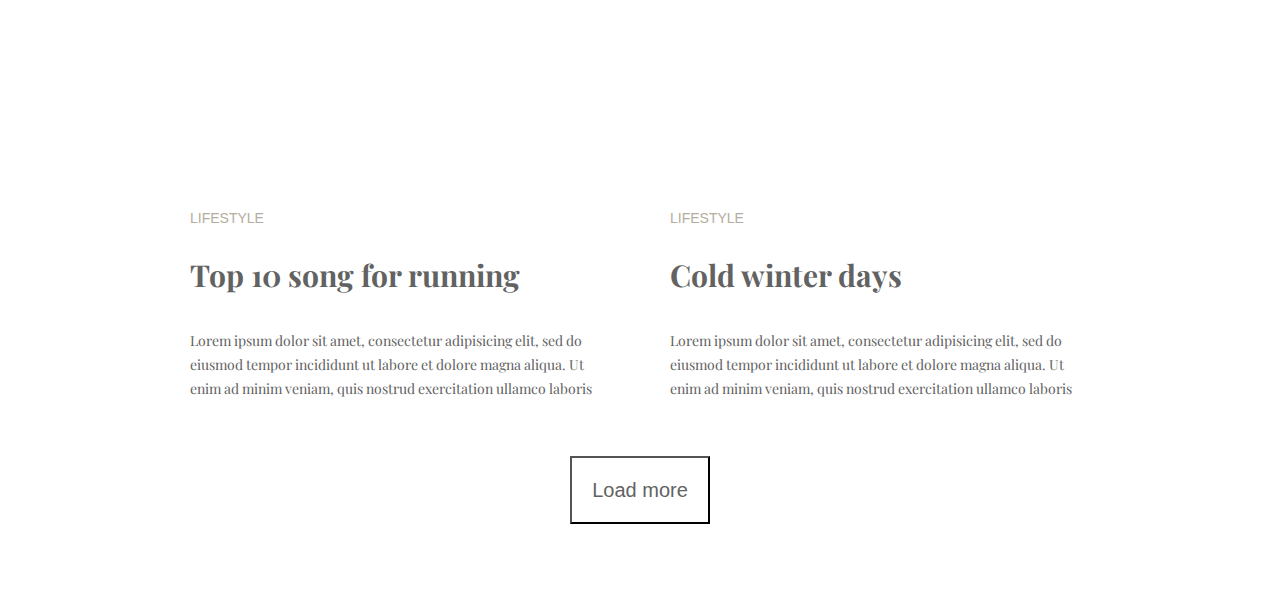
==== commit cfef0de3: "the end" ====
--- a/hw3/index.html
+++ b/hw3/index.html
@@ -42,7 +42,7 @@
     <section class="main-section container">
 
       <ul class="section-item">
-        <li class="lifestyle-list">
+        <li id="lifestyle" class="lifestyle-list">
           <img class="lifestyle-wrapper" src="img/1.jpg" alt="More than just a music festival" width="420" height="280">
           <p class="logo">Lifestyle</p>
           <h3>More than just a music festival</h3>
@@ -51,7 +51,7 @@
             aliqua. Ut enim ad minim veniam, quis nostrud exercitation ullamco laboris
           </p>
         </li>
-        <li class="lifestyle-list">
+        <li id="lifestyle" class="lifestyle-list">
           <img class="lifestyle-wrapper" src="img/2.jpg" alt="Life tastes better with coffee" width="420" height="280">
           <p class="logo">Lifestyle</p>
           <h3>Life tastes better with coffee</h3>
@@ -60,7 +60,7 @@
             aliqua. Ut enim ad minim veniam, quis nostrud exercitation ullamco laboris
           </p>
         </li>
-        <li class="photodiary-list">
+        <li id="photodiary" class="photodiary-list">
           <img class="photodiary-wrapper" src="img/3.jpg" alt="American dream" width="420" height="280">
           <p class="logo">Photodiary</p>
           <h3>American dream</h3>
@@ -69,7 +69,7 @@
             aliqua. Ut enim ad minim veniam, quis nostrud exercitation ullamco laboris
           </p>
         </li>
-        <li class="photodiary-list">
+        <li id="photodiary" class="photodiary-list">
           <img class="photodiary-wrapper" src="img/4.jpg" alt="A day exploring the Alps" width="420" height="280">
           <p class="logo">Photodiary</p>
           <h3>A day exploring the Alps</h3>
@@ -78,20 +78,24 @@
             aliqua. Ut enim ad minim veniam, quis nostrud exercitation ullamco laboris
           </p>
         </li>
-        <li class="lifestyle-list">
+        <li id="lifestyle" class="lifestyle-list">
           <img class="lifestyle-wrapper" src="img/5.jpg" alt="Top 10 song for running" width="420" height="280">
           <p class="logo">Lifestyle</p>
           <h3>Top 10 song for running</h3>
-          <p>Lorem ipsum dolor sit amet, consectetur adipisicing elit, sed do eiusmod tempor incididunt ut labore et
+          <p class="lifestyle-wrapper-last">Lorem ipsum dolor sit amet, consectetur adipisicing elit, sed do eiusmod
+            tempor incididunt ut
+            labore et
             dolore magna
             aliqua. Ut enim ad minim veniam, quis nostrud exercitation ullamco laboris
           </p>
         </li>
-        <li class="lifestyle-list">
+        <li id="lifestyle" class="lifestyle-list">
           <img class="lifestyle-wrapper" src="img/6.jpg" alt="Cold winter days" width="420" height="280">
           <p class="logo">Lifestyle</p>
           <h3>Cold winter days</h3>
-          <p>Lorem ipsum dolor sit amet, consectetur adipisicing elit, sed do eiusmod tempor incididunt ut labore et
+          <p class="lifestyle-wrapper-last">Lorem ipsum dolor sit amet, consectetur adipisicing elit, sed do eiusmod
+            tempor incididunt ut
+            labore et
             dolore magna
             aliqua. Ut enim ad minim veniam, quis nostrud exercitation ullamco laboris
           </p>
--- a/hw3/css/styles.css
+++ b/hw3/css/styles.css
@@ -15,6 +15,7 @@
   font-size: 14px;
   line-height: 24px;
 }
+
 img {
   display: block;
   max-width: 100%;
@@ -22,11 +23,12 @@
 }
 
 .container {
-  width: 901px;
+  width: 900px;
   margin: 0 auto;
 }
 .header-nav {
-  padding: 76px 0;
+  margin-bottom: 102px;
+  margin-top: 76px;
 }
 
 .header-nav-menu {
@@ -39,14 +41,13 @@
 .header-nav-menu-item {
   display: inline-block;
   vertical-align: middle;
+  }
+
+  .header-nav-menu li:not(:last-child) {
   margin-right: 100px;
   }
 
-  .header-nav-menu-item li:not(:last-child){
-  margin-right: 100px;
-  }
-
-.header-nav-menu a {
+  .header-nav-menu a {
   text-transform: uppercase;
   text-decoration: none;
   }
@@ -67,9 +68,14 @@
   font-size: 0;
 }
 
-p{
-  font-size: 14px;
+.lifestyle-wrapper {
+  margin-bottom: 28px;
 }
+
+.photodiary-wrapper {
+  margin-bottom: 28px;
+}
+
 p.logo {
   font-family: 'Ubuntu Condensed',
 sans-serif;
@@ -79,25 +85,48 @@
 line-height: 17px;
 }
 
+p.logo {
+  margin-bottom: 26px;
+}
+
+p {
+  margin-bottom: 130px;
+  font-size: 14px;
+  line-height: 24px;
+}
+
+p.lifestyle-wrapper-last {
+  margin-bottom: 0;
+}
+
 .lifestyle-list,
 .photodiary-list {
   display: inline-block;
-  width: 421px;
-  margin-right: 61px;
+  width: 420px;
+  margin-right: 60px;
 }
 
-.lifestyle-list,
-.photodiary-list:nth-child(1n){
-  margin-right: 0;
+.lifestyle-list:nth-child(2n) {
+  margin-right: 0px;
 }
-
+.photodiary-list:nth-child(2n) {
+  margin-right: 0px;
+}
 
 .lifestyle-list h3,
 .photodiary-list h3 {
+  color: #626262;
+  margin-bottom: 36px;
   font-size: 30px;
   line-height: 36px;
-}
+  }
 
-button {
-  margin-right: 100px;
-}
+.button {
+  display: block;
+  font-size: 20px;
+  line-height: 24px;
+  padding: 20px;
+  background-color: #ffffff;
+  color: #626262;
+  margin: 50px auto 70px auto;
+  }
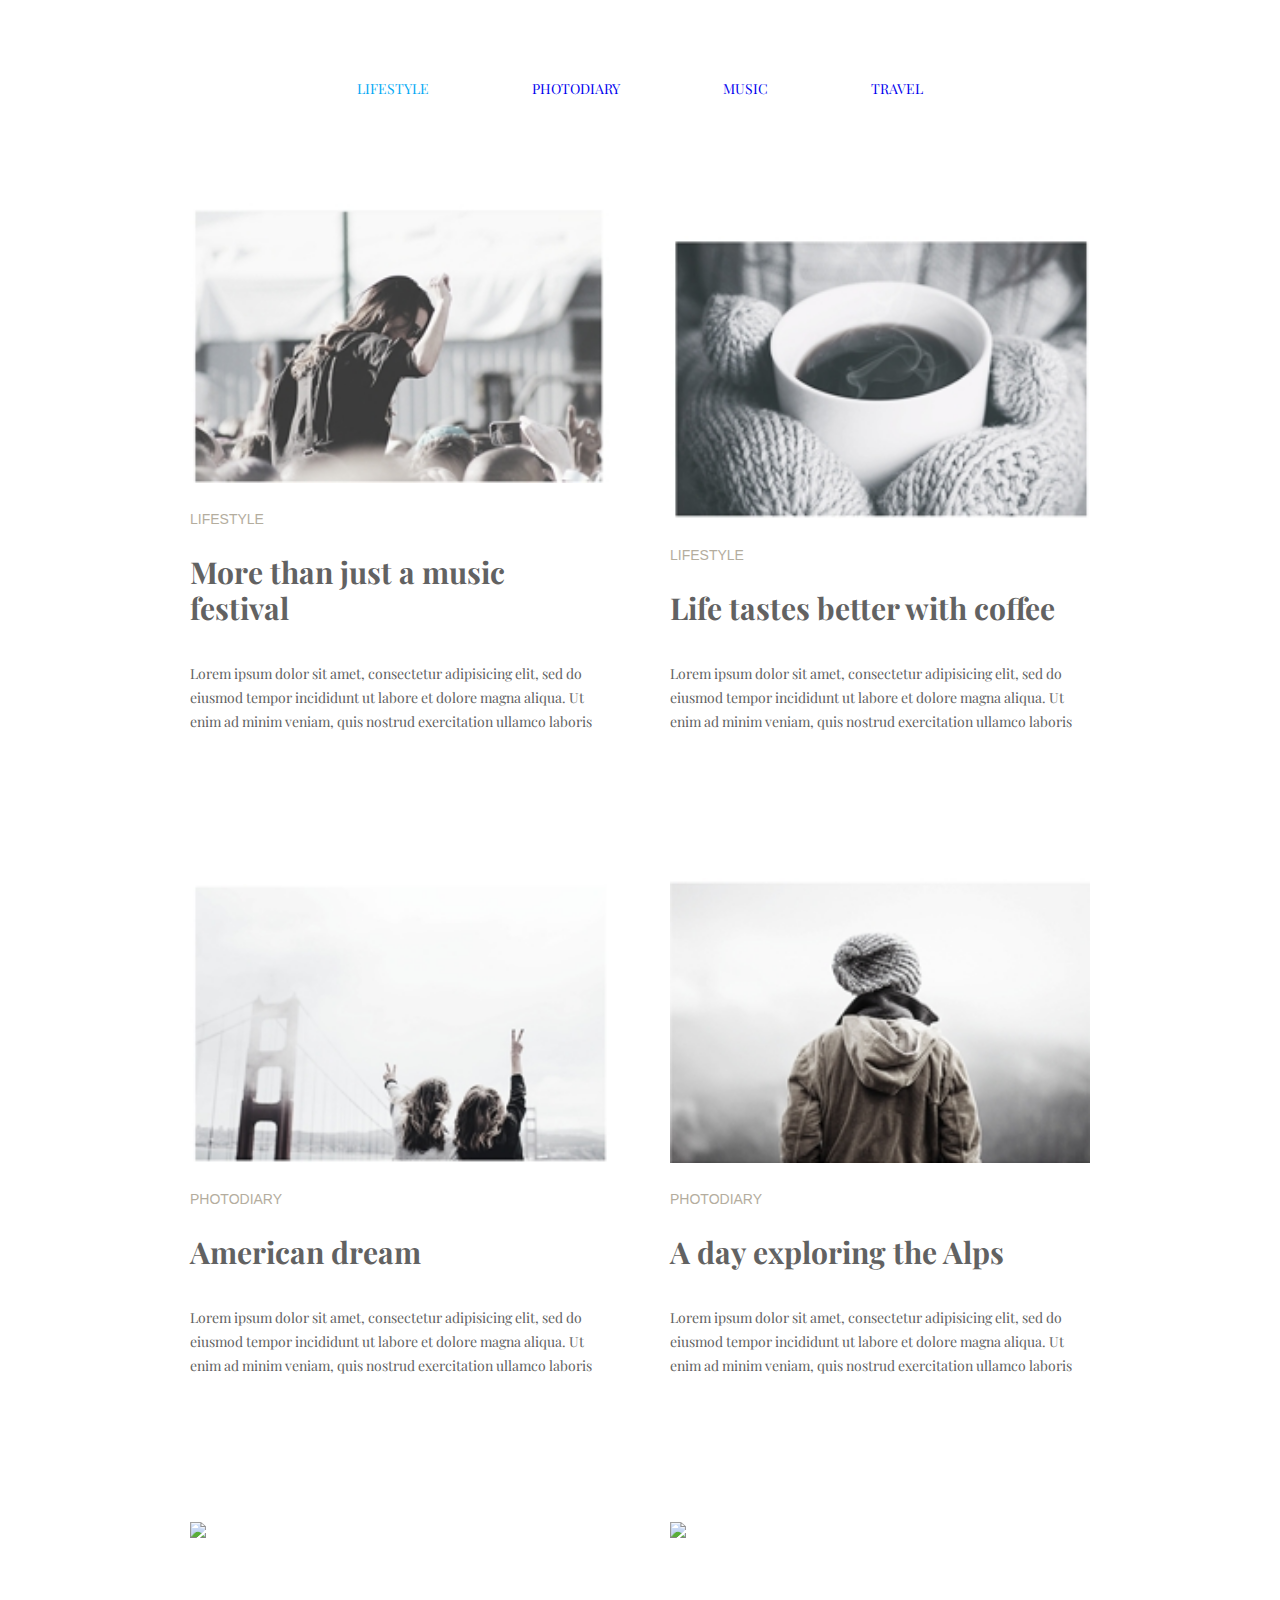
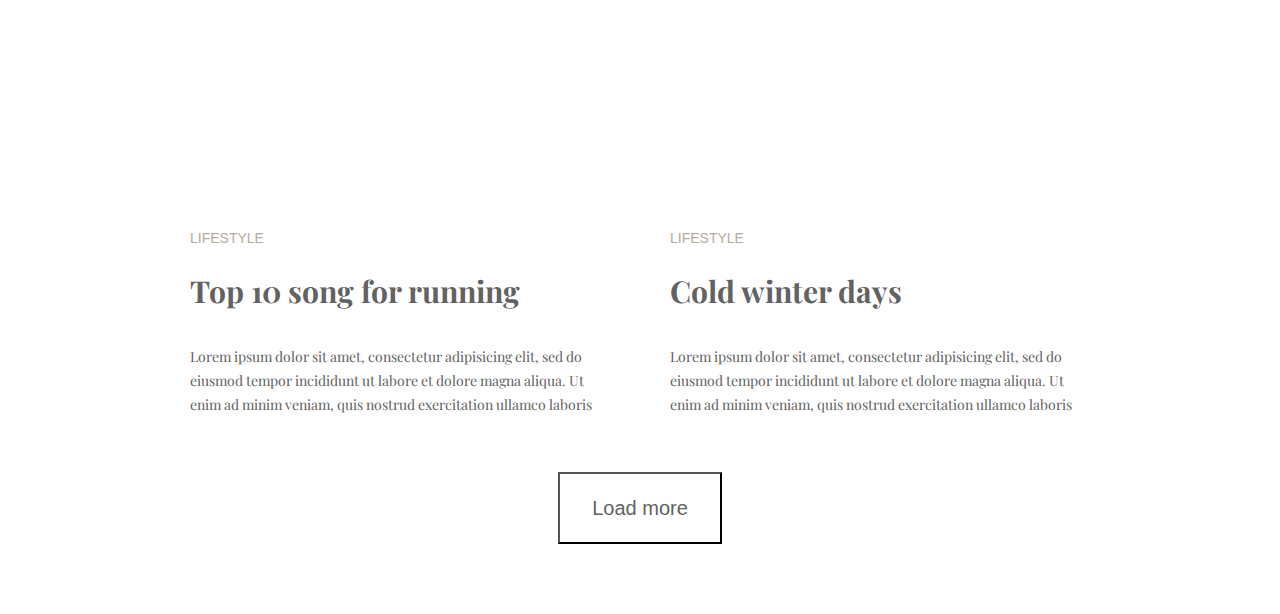
==== commit c32e8523: "Merge ebf98d6cc0900eb00341853ccec3b3a9c94c84a8 into d61930319e8590def249fc940738ac4386dc2489" ====
--- a/hw3/index.html
+++ b/hw3/index.html
@@ -41,7 +41,7 @@
 
     <section class="main-section container">
 
-      <ul class="section-item">
+      <ul class="section-lifestyle">
         <li id="lifestyle" class="lifestyle-list">
           <img class="lifestyle-wrapper" src="img/1.jpg" alt="More than just a music festival" width="420" height="280">
           <p class="logo">Lifestyle</p>
@@ -60,6 +60,8 @@
             aliqua. Ut enim ad minim veniam, quis nostrud exercitation ullamco laboris
           </p>
         </li>
+      </ul>
+      <ul class="section-photodiary">
         <li id="photodiary" class="photodiary-list">
           <img class="photodiary-wrapper" src="img/3.jpg" alt="American dream" width="420" height="280">
           <p class="logo">Photodiary</p>
@@ -78,6 +80,8 @@
             aliqua. Ut enim ad minim veniam, quis nostrud exercitation ullamco laboris
           </p>
         </li>
+      </ul>
+      <ul class="section-lifestyle-next">
         <li id="lifestyle" class="lifestyle-list">
           <img class="lifestyle-wrapper" src="img/5.jpg" alt="Top 10 song for running" width="420" height="280">
           <p class="logo">Lifestyle</p>
@@ -100,6 +104,7 @@
             aliqua. Ut enim ad minim veniam, quis nostrud exercitation ullamco laboris
           </p>
         </li>
+
       </ul>
 
     </section>
--- a/hw3/css/styles.css
+++ b/hw3/css/styles.css
@@ -26,6 +26,8 @@
   width: 900px;
   margin: 0 auto;
 }
+/*header*/
+
 .header-nav {
   margin-bottom: 102px;
   margin-top: 76px;
@@ -60,15 +62,37 @@
 .header-nav-menu-item-lifestyle {
   color: #03a9f4;
 }
+/*section*/
 
-.section-item {
+.section-lifestyle {
   list-style: none;
   margin: 0;
   padding: 0;
   font-size: 0;
+  }
+.section-photodiary {
+list-style: none;
+margin: 0;
+padding: 0;
+font-size: 0;
 }
 
-.lifestyle-wrapper {
+.section-lifestyle-next {
+  list-style: none;
+  margin: 0;
+  padding: 0;
+  font-size: 0;
+  }
+
+  .section-lifestyle {
+    margin-bottom: 130px;
+  }
+
+  .section-photodiary {
+    margin-bottom: 130px;
+  }
+
+  .lifestyle-wrapper {
   margin-bottom: 28px;
 }
 
@@ -90,7 +114,6 @@
 }
 
 p {
-  margin-bottom: 130px;
   font-size: 14px;
   line-height: 24px;
 }
@@ -104,29 +127,38 @@
   display: inline-block;
   width: 420px;
   margin-right: 60px;
-}
-
-.lifestyle-list:nth-child(2n) {
-  margin-right: 0px;
-}
-.photodiary-list:nth-child(2n) {
-  margin-right: 0px;
-}
+  }
 
 .lifestyle-list h3,
 .photodiary-list h3 {
   color: #626262;
-  margin-bottom: 36px;
+  margin: 0 0 36px 0;
   font-size: 30px;
   line-height: 36px;
   }
+  
+.lifestyle-list:nth-child(2n) {
+  margin-right: 0;
+}
+
+.photodiary-list:nth-child(2n) {
+  margin-right: 0;
+}
+.photodiary-list:nth-last-child(-n +2) {
+  margin-bottom: 0;
+}
+
+.lifestyle-list:nth-last-child(-n +2) {
+  margin-bottom: 0;
+}
 
 .button {
   display: block;
   font-size: 20px;
   line-height: 24px;
-  padding: 20px;
+  padding: 22px 32px;
+  margin: 50px auto 70px auto;
   background-color: #ffffff;
   color: #626262;
-  margin: 50px auto 70px auto;
+  cursor: pointer;
   }
